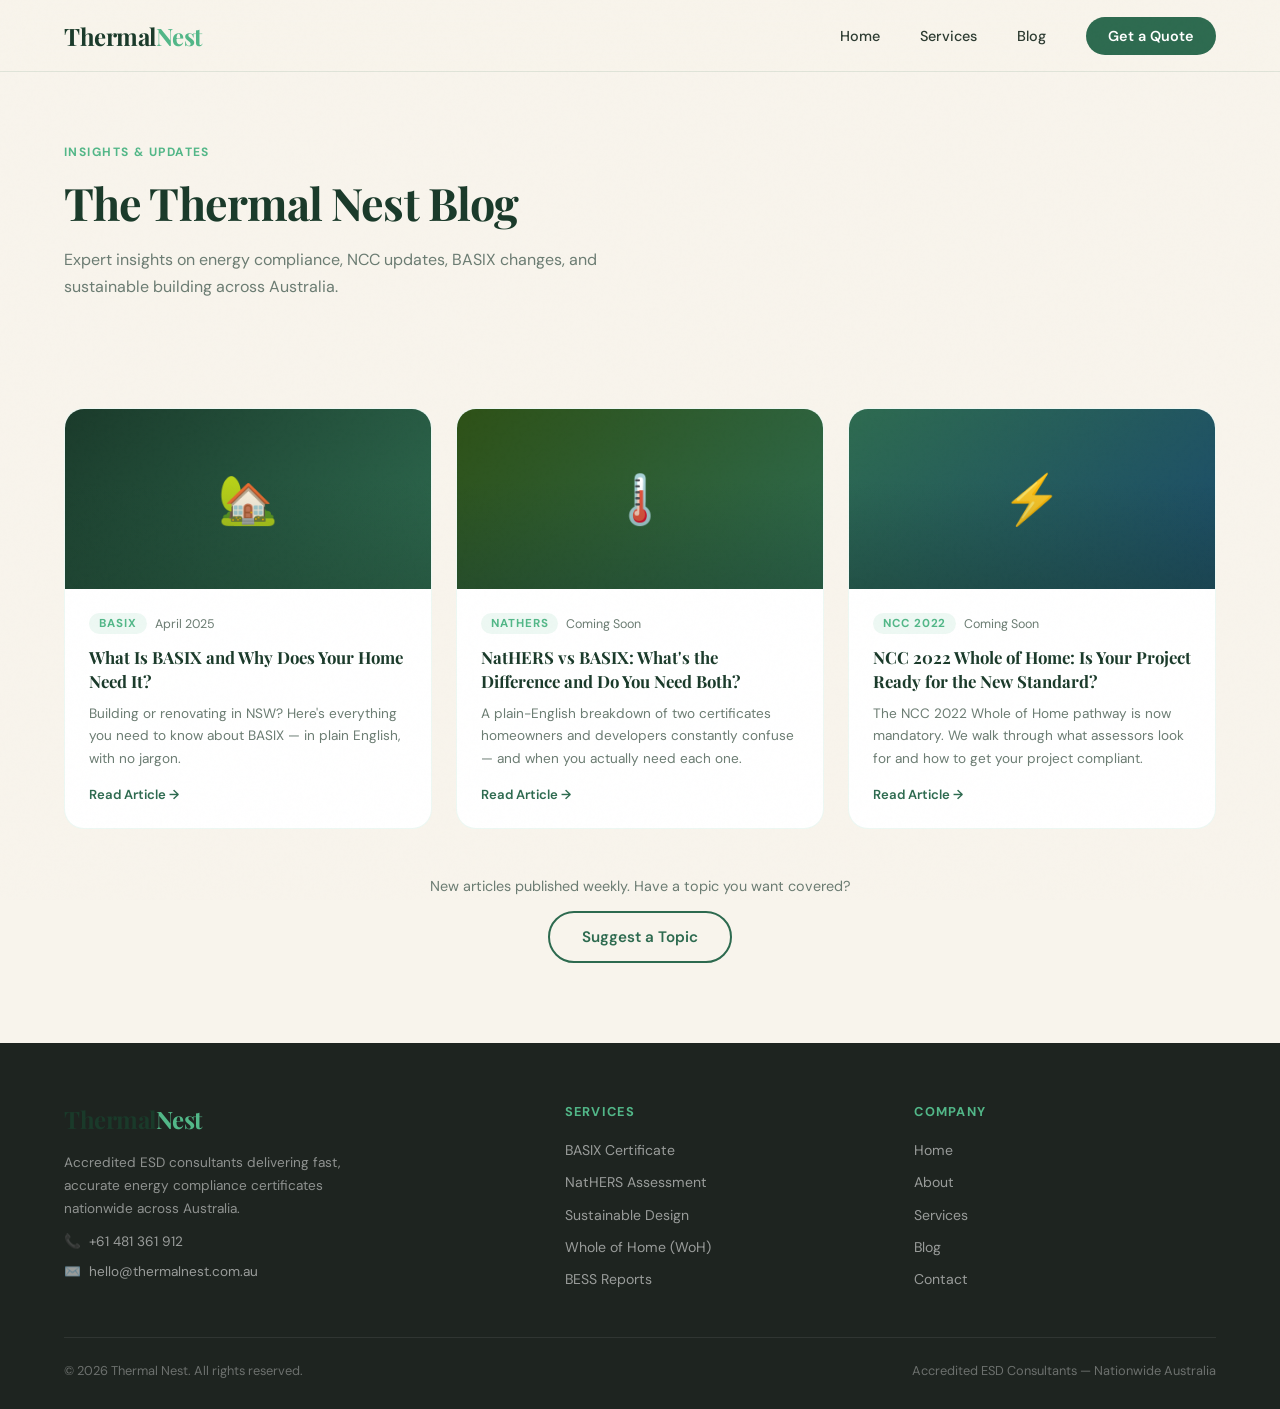
==== blog/index.html @ 42213341 "seo: convert SPA into multi-page site Splits the single JS-routed index.html into real, individually" ====
<!DOCTYPE html>
<html lang="en">
<head>
  <meta charset="UTF-8" />
  <meta name="viewport" content="width=device-width, initial-scale=1.0" />
  <title>Blog | Thermal Nest — ESD & Compliance Insights</title>
  <meta name="description" content="Expert articles on BASIX, NatHERS, NCC updates and sustainable design from Thermal Nest's accredited ESD consultants." />
  <link rel="canonical" href="https://thermalnest.com.au/blog/index.html" />

  <!-- Open Graph -->
  <meta property="og:title" content="Blog | Thermal Nest — ESD & Compliance Insights" />
  <meta property="og:description" content="Expert articles on BASIX, NatHERS, NCC updates and sustainable design from Thermal Nest's accredited ESD consultants." />
  <meta property="og:url" content="https://thermalnest.com.au/blog/index.html" />
  <meta property="og:type" content="website" />
  <meta property="og:image" content="https://thermalnest.com.au/office-lady.png" />

  <!-- Twitter Card -->
  <meta name="twitter:card" content="summary_large_image" />
  <meta name="twitter:title" content="Blog | Thermal Nest — ESD & Compliance Insights" />
  <meta name="twitter:description" content="Expert articles on BASIX, NatHERS, NCC updates and sustainable design from Thermal Nest's accredited ESD consultants." />

  <!-- Favicon -->
  <link rel="icon" type="image/svg+xml" href="/favicon.svg" />


  <link rel="preconnect" href="https://fonts.googleapis.com">
  <link rel="preconnect" href="https://fonts.gstatic.com" crossorigin>
  <link href="https://fonts.googleapis.com/css2?family=Playfair+Display:wght@400;600;700&family=DM+Sans:wght@300;400;500;600&display=swap" rel="stylesheet">
  <style>
    *, *::before, *::after { box-sizing: border-box; margin: 0; padding: 0; }
    :root {
      --forest: #1a3a2a; --leaf: #2d6a4f; --sage: #52b788; --mint: #95d5b2;
      --cream: #f8f4ec; --sand: #e9dcc9; --charcoal: #1e2420;
      --white: #ffffff; --text: #2c3a30; --muted: #6b7c72;
      --font-display: 'Playfair Display', Georgia, serif;
      --font-body: 'DM Sans', sans-serif;
      --radius: 16px;
      --transition: all 0.4s cubic-bezier(0.25, 0.46, 0.45, 0.94);
    }
    html { scroll-behavior: smooth; }
    body { font-family: var(--font-body); color: var(--text); background: var(--cream); overflow-x: hidden; }
    body::before {
      content: ''; position: fixed; inset: 0;
      background-image: url("data:image/svg+xml,%3Csvg viewBox='0 0 256 256' xmlns='http://www.w3.org/2000/svg'%3E%3Cfilter id='noise'%3E%3CfeTurbulence type='fractalNoise' baseFrequency='0.9' numOctaves='4' stitchTiles='stitch'/%3E%3C/filter%3E%3Crect width='100%25' height='100%25' filter='url(%23noise)' opacity='0.04'/%3E%3C/svg%3E");
      pointer-events: none; z-index: 9999; opacity: 0.4;
    }

    /* NAV */
    nav {
      position: fixed; top: 0; left: 0; right: 0; z-index: 1000;
      padding: 0 5%; height: 72px; display: flex; align-items: center; justify-content: space-between;
      background: rgba(248,244,236,0.9); backdrop-filter: blur(16px);
      border-bottom: 1px solid rgba(45,106,79,0.12); transition: var(--transition);
    }
    nav.scrolled { background: rgba(248,244,236,0.97); box-shadow: 0 4px 30px rgba(26,58,42,0.08); }
    .nav-logo { font-family: var(--font-display); font-size: 1.5rem; font-weight: 700; color: var(--forest); text-decoration: none; letter-spacing: -0.02em; }
    .nav-logo span { color: var(--sage); }
    .nav-links { display: flex; gap: 2.5rem; list-style: none; }
    .nav-links a { text-decoration: none; color: var(--text); font-size: 0.9rem; font-weight: 500; position: relative; transition: color 0.3s; }
    .nav-links a::after { content: ''; position: absolute; bottom: -4px; left: 0; width: 0; height: 2px; background: var(--sage); transition: width 0.3s; border-radius: 2px; }
    .nav-links a:hover { color: var(--leaf); }
    .nav-links a:hover::after { width: 100%; }
    .nav-cta { background: var(--leaf); color: var(--white) !important; padding: 10px 22px; border-radius: 100px; font-weight: 600 !important; }
    .nav-cta:hover { background: var(--forest) !important; transform: translateY(-1px); }
    .nav-cta::after { display: none !important; }
    .hamburger { display: none; flex-direction: column; gap: 5px; cursor: pointer; background: none; border: none; padding: 4px; }
    .hamburger span { display: block; width: 24px; height: 2px; background: var(--forest); border-radius: 2px; }

    .page { display: none; }
    .page.active { display: block; }

    /* HERO – full bleed photo */
    .hero { min-height: 100vh; position: relative; display: flex; align-items: center; overflow: hidden; }
    .hero-photo {
      position: absolute; inset: 0;
      background: url('https://images.unsplash.com/photo-1618221195710-dd6b41faaea6?w=1800&q=80') center/cover no-repeat;
    }
    .hero-photo::after {
      content: ''; position: absolute; inset: 0;
      background: linear-gradient(100deg, rgba(15,32,20,0.85) 0%, rgba(26,58,42,0.70) 45%, rgba(26,58,42,0.2) 100%);
    }
    .hero-content { position: relative; z-index: 1; padding: 140px 5% 80px; max-width: 680px; }
    .hero-badge {
      display: inline-flex; align-items: center; gap: 8px;
      background: rgba(82,183,136,0.18); border: 1px solid rgba(82,183,136,0.4);
      color: var(--mint); font-size: 0.78rem; font-weight: 600; letter-spacing: 0.1em; text-transform: uppercase;
      padding: 8px 16px; border-radius: 100px; margin-bottom: 1.8rem;
      opacity: 0; animation: fadeUp 0.6s ease forwards 0.2s;
    }
    .hero-badge::before { content: ''; width: 8px; height: 8px; background: var(--sage); border-radius: 50%; animation: pulse 2s ease infinite; }
    @keyframes pulse { 0%,100%{opacity:1;transform:scale(1)} 50%{opacity:.6;transform:scale(1.3)} }
    .hero h1 {
      font-family: var(--font-display); font-size: clamp(2.6rem, 5.5vw, 4.2rem);
      font-weight: 700; line-height: 1.12; color: var(--white); letter-spacing: -0.03em; margin-bottom: 1.5rem;
      opacity: 0; animation: fadeUp 0.7s ease forwards 0.4s;
    }
    .hero h1 em { font-style: normal; color: var(--mint); position: relative; }
    .hero h1 em::after {
      content: ''; position: absolute; bottom: 2px; left: 0; right: 0; height: 3px;
      background: linear-gradient(90deg, var(--sage), var(--mint)); border-radius: 2px;
      transform: scaleX(0); transform-origin: left; animation: lineReveal 0.6s ease forwards 1.2s;
    }
    @keyframes lineReveal { to { transform: scaleX(1); } }
    .hero p { font-size: 1.1rem; line-height: 1.75; color: rgba(255,255,255,0.78); max-width: 500px; margin-bottom: 2.5rem; opacity: 0; animation: fadeUp 0.7s ease forwards 0.6s; }
    .hero-actions { display: flex; gap: 1rem; flex-wrap: wrap; opacity: 0; animation: fadeUp 0.7s ease forwards 0.8s; }
    .hero-scroll { position: absolute; bottom: 2rem; left: 50%; transform: translateX(-50%); z-index: 1; display: flex; flex-direction: column; align-items: center; gap: 6px; color: rgba(255,255,255,0.5); font-size: 0.72rem; letter-spacing: 0.1em; text-transform: uppercase; opacity: 0; animation: fadeIn 1s ease forwards 1.5s; }
    .hero-scroll-line { width: 1px; height: 40px; background: linear-gradient(to bottom, rgba(255,255,255,0.4), transparent); animation: scrollPulse 2s ease infinite; }
    @keyframes scrollPulse { 0%,100%{opacity:.4} 50%{opacity:1} }

    /* BUTTONS */
    .btn-primary { background: var(--sage); color: var(--forest); border: none; padding: 14px 32px; border-radius: 100px; font-family: var(--font-body); font-size: 0.95rem; font-weight: 700; cursor: pointer; text-decoration: none; display: inline-flex; align-items: center; gap: 8px; transition: var(--transition); box-shadow: 0 4px 20px rgba(82,183,136,0.35); }
    .btn-primary:hover { background: var(--mint); transform: translateY(-2px); }
    .btn-secondary { background: transparent; color: var(--white); border: 2px solid rgba(255,255,255,0.5); padding: 14px 32px; border-radius: 100px; font-family: var(--font-body); font-size: 0.95rem; font-weight: 600; cursor: pointer; text-decoration: none; display: inline-flex; align-items: center; gap: 8px; transition: var(--transition); }
    .btn-secondary:hover { border-color: var(--white); background: rgba(255,255,255,0.1); transform: translateY(-2px); }
    .btn-dark { background: var(--leaf); color: var(--white); border: none; padding: 14px 32px; border-radius: 100px; font-family: var(--font-body); font-size: 0.95rem; font-weight: 600; cursor: pointer; text-decoration: none; display: inline-flex; align-items: center; gap: 8px; transition: var(--transition); box-shadow: 0 4px 20px rgba(45,106,79,0.25); }
    .btn-dark:hover { background: var(--forest); transform: translateY(-2px); }
    .btn-outline-dark { background: transparent; color: var(--leaf); border: 2px solid var(--leaf); padding: 14px 32px; border-radius: 100px; font-family: var(--font-body); font-size: 0.95rem; font-weight: 600; cursor: pointer; text-decoration: none; display: inline-flex; align-items: center; gap: 8px; transition: var(--transition); }
    .btn-outline-dark:hover { background: var(--leaf); color: var(--white); transform: translateY(-2px); }

    /* SECTIONS */
    section { padding: 80px 5%; }
    .section-label { display: inline-block; font-size: 0.75rem; font-weight: 700; letter-spacing: 0.12em; text-transform: uppercase; color: var(--sage); margin-bottom: 1rem; }
    .section-title { font-family: var(--font-display); font-size: clamp(1.8rem, 3.5vw, 2.8rem); font-weight: 700; color: var(--forest); line-height: 1.2; letter-spacing: -0.02em; margin-bottom: 1rem; }
    .section-sub { font-size: 1rem; color: var(--muted); line-height: 1.7; max-width: 560px; }

    /* WHO WE ARE */
    .who-section { padding: 80px 5%; display: grid; grid-template-columns: 1fr 1fr; gap: 5rem; align-items: center; background: var(--white); }
    .who-content p { font-size: 1rem; color: var(--muted); line-height: 1.8; margin-bottom: 1.1rem; }
    .who-pills { display: flex; flex-wrap: wrap; gap: 10px; margin-top: 1.8rem; }
    .who-pill { background: rgba(82,183,136,0.1); color: var(--leaf); border: 1px solid rgba(82,183,136,0.25); font-size: 0.82rem; font-weight: 600; padding: 6px 16px; border-radius: 100px; }
    .who-photo { position: relative; border-radius: 24px; overflow: hidden; height: 460px; box-shadow: 0 24px 60px rgba(26,58,42,0.15); }
    .who-photo img { width: 100%; height: 100%; object-fit: cover; display: block; }
    .who-photo-badge { position: absolute; bottom: 24px; left: 24px; background: var(--white); border-radius: 14px; padding: 14px 20px; box-shadow: 0 8px 24px rgba(26,58,42,0.15); display: flex; align-items: center; gap: 12px; }
    .who-photo-badge-icon { width: 40px; height: 40px; background: rgba(82,183,136,0.15); border-radius: 10px; display: flex; align-items: center; justify-content: center; font-size: 1.1rem; }
    .who-photo-badge strong { display: block; font-size: 0.88rem; color: var(--forest); }
    .who-photo-badge span { font-size: 0.75rem; color: var(--muted); }

    /* HOW IT WORKS */
    .steps-grid { display: grid; grid-template-columns: repeat(3,1fr); gap: 2rem; margin-top: 3rem; }
    .step-card { background: var(--white); border-radius: var(--radius); padding: 2.5rem 2rem; border: 1px solid rgba(82,183,136,0.15); transition: var(--transition); position: relative; overflow: hidden; }
    .step-card:hover { transform: translateY(-6px); box-shadow: 0 20px 40px rgba(26,58,42,0.1); }
    .step-num { font-family: var(--font-display); font-size: 4rem; font-weight: 700; color: rgba(82,183,136,0.15); line-height: 1; margin-bottom: 1rem; }
    .step-card h3 { font-family: var(--font-display); font-size: 1.2rem; color: var(--forest); margin-bottom: 0.75rem; }
    .step-card p { font-size: 0.9rem; color: var(--muted); line-height: 1.7; }

    /* WHY CHOOSE US */
    .why-section { background: var(--forest); padding: 80px 5%; }
    .why-section .section-label { color: var(--mint); }
    .why-section .section-title { color: var(--white); }
    .why-section .section-sub { color: rgba(255,255,255,0.65); }
    .why-grid { display: grid; grid-template-columns: repeat(3,1fr); gap: 1.5rem; margin-top: 3rem; }
    .why-card { background: rgba(255,255,255,0.06); border: 1px solid rgba(255,255,255,0.1); border-radius: 20px; padding: 2rem 1.8rem; transition: var(--transition); }
    .why-card:hover { background: rgba(82,183,136,0.1); border-color: rgba(82,183,136,0.3); transform: translateY(-4px); }
    .why-icon { font-size: 2rem; margin-bottom: 1.2rem; }
    .why-card h3 { font-family: var(--font-display); font-size: 1.1rem; color: var(--white); margin-bottom: 0.6rem; }
    .why-card p { font-size: 0.88rem; color: rgba(255,255,255,0.6); line-height: 1.7; }

    /* BLOG CAROUSEL */
    .blog-carousel-section { padding: 80px 5%; background: var(--cream); }
    .carousel-header { display: flex; justify-content: space-between; align-items: flex-end; flex-wrap: wrap; gap: 1rem; margin-bottom: 3rem; }
    .carousel-track-wrap { overflow: hidden; position: relative; }
    .carousel-track-wrap::before, .carousel-track-wrap::after { content: ''; position: absolute; top: 0; bottom: 0; width: 80px; z-index: 2; pointer-events: none; }
    .carousel-track-wrap::before { left: 0; background: linear-gradient(to right, var(--cream), transparent); }
    .carousel-track-wrap::after { right: 0; background: linear-gradient(to left, var(--cream), transparent); }
    .carousel-track { display: flex; gap: 1.5rem; animation: scrollCarousel 24s linear infinite; width: max-content; }
    .carousel-track:hover { animation-play-state: paused; }
    @keyframes scrollCarousel { 0%{transform:translateX(0)} 100%{transform:translateX(-50%)} }
    .carousel-card { width: 300px; flex-shrink: 0; background: var(--white); border-radius: 20px; overflow: hidden; border: 1px solid rgba(82,183,136,0.12); transition: var(--transition); cursor: pointer; }
    .carousel-card:hover { transform: translateY(-6px); box-shadow: 0 16px 48px rgba(26,58,42,0.12); }
    .carousel-thumb { height: 150px; background: linear-gradient(135deg, var(--forest), var(--leaf)); display: flex; align-items: center; justify-content: center; font-size: 2.5rem; position: relative; overflow: hidden; }
    .carousel-thumb-2 { background: linear-gradient(135deg, #2d5016, var(--leaf)); }
    .carousel-thumb-3 { background: linear-gradient(135deg, var(--leaf), #1a4a6a); }
    .carousel-thumb-4 { background: linear-gradient(135deg, #1a3a2a, #2d5a3a); }
    .carousel-thumb-5 { background: linear-gradient(135deg, #2d4a1a, var(--leaf)); }
    .carousel-body { padding: 1.3rem; }
    .carousel-meta { display: flex; align-items: center; gap: 8px; margin-bottom: 0.6rem; }
    .carousel-cat { font-size: 0.7rem; font-weight: 700; letter-spacing: 0.08em; text-transform: uppercase; color: var(--sage); background: rgba(82,183,136,0.1); padding: 3px 10px; border-radius: 100px; }
    .carousel-date { font-size: 0.74rem; color: var(--muted); }
    .carousel-card h3 { font-family: var(--font-display); font-size: 0.98rem; color: var(--forest); line-height: 1.4; margin-bottom: 0.5rem; }
    .carousel-card p { font-size: 0.81rem; color: var(--muted); line-height: 1.6; }
    .carousel-read { display: inline-flex; align-items: center; gap: 5px; margin-top: 0.8rem; font-size: 0.8rem; font-weight: 600; color: var(--leaf); text-decoration: none; transition: gap 0.2s; }
    .carousel-read:hover { gap: 9px; }

    /* CTA */
    .cta-section { text-align: center; background: linear-gradient(160deg, rgba(82,183,136,0.08) 0%, transparent 80%); }

    /* SERVICES */
    .services-hero { padding: 140px 5% 60px; background: linear-gradient(160deg, var(--forest) 0%, var(--leaf) 100%); position: relative; overflow: hidden; }
    .services-hero::before { content:''; position:absolute; width:600px; height:600px; border-radius:50%; background:rgba(82,183,136,0.1); top:-200px; right:-200px; }
    .services-hero h1 { font-family:var(--font-display); font-size:clamp(2rem,4vw,3rem); color:var(--white); font-weight:700; letter-spacing:-0.02em; position:relative; }
    .services-hero p { color:rgba(255,255,255,0.75); font-size:1.05rem; margin-top:1rem; max-width:500px; line-height:1.7; position:relative; }
    .services-grid { display:grid; grid-template-columns:repeat(2,1fr); gap:1.5rem; margin-top:3rem; }
    .service-card { background:var(--white); border-radius:20px; padding:2.5rem; border:1px solid rgba(82,183,136,0.15); position:relative; overflow:hidden; transition:var(--transition); }
    .service-card:hover { transform:translateY(-4px); box-shadow:0 16px 48px rgba(26,58,42,0.12); border-color:rgba(82,183,136,0.35); }
    .service-card.featured { grid-column:span 2; background:linear-gradient(135deg,var(--forest) 0%,var(--leaf) 100%); }
    .service-icon { width:52px; height:52px; border-radius:14px; display:flex; align-items:center; justify-content:center; font-size:1.4rem; margin-bottom:1.5rem; background:rgba(82,183,136,0.12); }
    .service-card.featured .service-icon { background:rgba(255,255,255,0.15); }
    .service-card h3 { font-family:var(--font-display); font-size:1.25rem; color:var(--forest); margin-bottom:0.75rem; font-weight:600; }
    .service-card.featured h3 { color:var(--white); }
    .service-card p { font-size:0.9rem; color:var(--muted); line-height:1.7; }
    .service-card.featured p { color:rgba(255,255,255,0.8); }
    .service-tag { display:inline-block; margin-top:1.2rem; font-size:0.75rem; font-weight:600; letter-spacing:0.06em; text-transform:uppercase; color:var(--sage); background:rgba(82,183,136,0.1); padding:5px 12px; border-radius:100px; }
    .service-card.featured .service-tag { color:var(--mint); background:rgba(255,255,255,0.12); }
    .service-stripe { position:absolute; bottom:0; right:0; width:80px; height:80px; background:linear-gradient(135deg,transparent 50%,rgba(82,183,136,0.08) 50%); }

    /* BLOG PAGE */
    .blog-hero { padding:140px 5% 60px; background:var(--cream); }
    .blog-grid { display:grid; grid-template-columns:repeat(3,1fr); gap:1.5rem; margin-top:3rem; }
    .blog-card { background:var(--white); border-radius:20px; overflow:hidden; border:1px solid rgba(82,183,136,0.1); transition:var(--transition); }
    .blog-card:hover { transform:translateY(-4px); box-shadow:0 16px 48px rgba(26,58,42,0.1); }
    .blog-thumb { height:180px; background:linear-gradient(135deg,var(--forest),var(--leaf)); display:flex; align-items:center; justify-content:center; font-size:3rem; position:relative; overflow:hidden; }
    .blog-thumb::after { content:''; position:absolute; inset:0; background:linear-gradient(0deg,rgba(26,58,42,0.4) 0%,transparent 60%); }
    .blog-thumb-2 { background:linear-gradient(135deg,#2d5016,var(--leaf)); }
    .blog-thumb-3 { background:linear-gradient(135deg,var(--leaf),#1a4a6a); }
    .blog-body { padding:1.5rem; }
    .blog-meta { display:flex; align-items:center; gap:8px; margin-bottom:0.75rem; }
    .blog-cat { font-size:0.72rem; font-weight:700; letter-spacing:0.08em; text-transform:uppercase; color:var(--sage); background:rgba(82,183,136,0.1); padding:3px 10px; border-radius:100px; }
    .blog-date { font-size:0.78rem; color:var(--muted); }
    .blog-card h3 { font-family:var(--font-display); font-size:1.05rem; color:var(--forest); line-height:1.4; margin-bottom:0.6rem; }
    .blog-card p { font-size:0.85rem; color:var(--muted); line-height:1.65; }
    .blog-read { display:inline-flex; align-items:center; gap:6px; margin-top:1rem; font-size:0.82rem; font-weight:600; color:var(--leaf); text-decoration:none; transition:gap 0.2s; }
    .blog-read:hover { gap:10px; }

    /* CONTACT */
    .contact-layout { padding:140px 5% 80px; display:grid; grid-template-columns:1fr 1.2fr; gap:5rem; align-items:start; }
    .contact-info h1 { font-family:var(--font-display); font-size:clamp(2rem,4vw,3rem); color:var(--forest); font-weight:700; letter-spacing:-0.02em; margin-bottom:1rem; }
    .contact-info p { font-size:1rem; color:var(--muted); line-height:1.75; margin-bottom:2.5rem; }
    .contact-items { display:flex; flex-direction:column; gap:1.2rem; }
    .contact-item { display:flex; align-items:center; gap:1rem; padding:1.2rem 1.5rem; background:var(--white); border-radius:14px; border:1px solid rgba(82,183,136,0.12); }
    .contact-item-icon { width:44px; height:44px; background:rgba(82,183,136,0.12); border-radius:12px; display:flex; align-items:center; justify-content:center; font-size:1.1rem; flex-shrink:0; }
    .contact-item-text strong { display:block; font-size:0.82rem; font-weight:700; text-transform:uppercase; letter-spacing:0.08em; color:var(--muted); margin-bottom:2px; }
    .contact-item-text span { font-size:0.95rem; color:var(--text); font-weight:500; }
    .contact-form { background:var(--white); border-radius:24px; padding:3rem; box-shadow:0 20px 60px rgba(26,58,42,0.08); border:1px solid rgba(82,183,136,0.12); }
    .contact-form h2 { font-family:var(--font-display); font-size:1.6rem; color:var(--forest); margin-bottom:2rem; font-weight:700; }
    .form-row { display:grid; grid-template-columns:1fr 1fr; gap:1rem; }
    .form-group { display:flex; flex-direction:column; gap:6px; margin-bottom:1.2rem; }
    .form-group label { font-size:0.82rem; font-weight:600; color:var(--text); }
    .form-group input, .form-group select, .form-group textarea { font-family:var(--font-body); font-size:0.92rem; color:var(--text); background:var(--cream); border:1.5px solid rgba(82,183,136,0.2); border-radius:10px; padding:12px 16px; transition:border-color 0.3s, box-shadow 0.3s; outline:none; width:100%; }
    .form-group input:focus, .form-group select:focus, .form-group textarea:focus { border-color:var(--sage); box-shadow:0 0 0 3px rgba(82,183,136,0.1); background:var(--white); }
    .form-group textarea { resize:vertical; min-height:120px; }
    .form-submit { width:100%; background:var(--leaf); color:var(--white); border:none; padding:15px; border-radius:12px; font-family:var(--font-body); font-size:1rem; font-weight:600; cursor:pointer; transition:var(--transition); box-shadow:0 4px 20px rgba(45,106,79,0.25); margin-top:0.5rem; }
    .form-submit:hover { background:var(--forest); transform:translateY(-2px); }
    .form-success { display:none; text-align:center; padding:3rem 2rem; }
    .form-success .check { width:64px; height:64px; background:rgba(82,183,136,0.15); border-radius:50%; display:flex; align-items:center; justify-content:center; margin:0 auto 1.5rem; font-size:1.8rem; }
    .form-success h3 { font-family:var(--font-display); font-size:1.4rem; color:var(--forest); margin-bottom:0.5rem; }
    .form-success p { color:var(--muted); font-size:0.9rem; }

    /* FOOTER */
    footer { background:var(--charcoal); padding:60px 5% 30px; }
    .footer-top { display:grid; grid-template-columns:1.5fr 1fr 1fr; gap:3rem; padding-bottom:3rem; border-bottom:1px solid rgba(255,255,255,0.08); }
    .footer-brand p { color:rgba(255,255,255,0.5); font-size:0.85rem; line-height:1.7; margin-top:1rem; max-width:280px; }
    .footer-contact-line { display:flex; align-items:center; gap:8px; margin-top:0.8rem; font-size:0.85rem; color:rgba(255,255,255,0.55); text-decoration:none; transition:color 0.3s; }
    .footer-contact-line:hover { color:var(--mint); }
    .footer-col h4 { font-size:0.8rem; font-weight:700; letter-spacing:0.1em; text-transform:uppercase; color:var(--sage); margin-bottom:1.2rem; }
    .footer-col ul { list-style:none; display:flex; flex-direction:column; gap:0.7rem; }
    .footer-col ul li a { color:rgba(255,255,255,0.55); text-decoration:none; font-size:0.88rem; transition:color 0.3s; }
    .footer-col ul li a:hover { color:var(--mint); }
    .footer-bottom { padding-top:1.5rem; display:flex; justify-content:space-between; align-items:center; }
    .footer-bottom p { color:rgba(255,255,255,0.35); font-size:0.8rem; }

    /* FILE UPLOAD */
    .file-upload-area {
      border: 2px dashed rgba(82,183,136,0.35); border-radius: 12px;
      padding: 1.5rem; text-align: center; cursor: pointer;
      background: rgba(82,183,136,0.04); transition: var(--transition);
    }
    .file-upload-area:hover { border-color: var(--sage); background: rgba(82,183,136,0.08); }
    .file-upload-area.dragover { border-color: var(--leaf); background: rgba(82,183,136,0.12); }
    .file-upload-icon { font-size: 1.6rem; margin-bottom: 6px; }
    .file-upload-text { font-size: 0.88rem; font-weight: 600; color: var(--leaf); }
    .file-upload-sub { font-size: 0.76rem; color: var(--muted); margin-top: 3px; }

    /* ANIMATIONS */
    @keyframes fadeUp { from{opacity:0;transform:translateY(24px)} to{opacity:1;transform:translateY(0)} }
    @keyframes fadeIn { from{opacity:0} to{opacity:1} }
    .reveal { opacity:0; transform:translateY(30px); transition:opacity 0.7s ease, transform 0.7s ease; }
    .reveal.visible { opacity:1; transform:translateY(0); }

    /* RESPONSIVE */
    @media (max-width:900px) {
      .who-section { grid-template-columns:1fr; }
      .who-photo { height:300px; }
      .steps-grid, .why-grid { grid-template-columns:1fr; }
      .services-grid { grid-template-columns:1fr; }
      .service-card.featured { grid-column:span 1; }
      .blog-grid { grid-template-columns:1fr; }
      .contact-layout { grid-template-columns:1fr; gap:2rem; padding-top:100px; }
      .form-row { grid-template-columns:1fr; }
      .footer-top { grid-template-columns:1fr; gap:2rem; }
      .nav-links { display:none; }
      .hamburger { display:flex; }
      .carousel-header { flex-direction:column; align-items:flex-start; }
    }
    @media (max-width:600px) {
      .why-grid { grid-template-columns:1fr; }
    }

    /* --- Added for multi-page templates --- */
    .page-hero { background: var(--forest); padding: 150px 5% 70px; position: relative; overflow: hidden; }
    .page-hero::after { content:''; position:absolute; inset:0; background: radial-gradient(circle at 80% 20%, rgba(82,183,136,0.25), transparent 60%); }
    .page-hero-inner { position: relative; max-width: 900px; }
    .breadcrumb { font-size: 0.82rem; color: var(--mint); margin-bottom: 1rem; opacity:0.85; }
    .breadcrumb a { color: var(--mint); text-decoration: none; }
    .breadcrumb a:hover { text-decoration: underline; }
    .page-hero h1 { font-family: var(--font-display); color: var(--white); font-size: clamp(2rem, 4.5vw, 3.2rem); line-height: 1.15; letter-spacing: -0.02em; margin-bottom: 1rem; }
    .page-hero-lead { color: rgba(255,255,255,0.88); font-size: 1.1rem; max-width: 640px; line-height: 1.6; }
    .page-hero-badges { display:flex; gap:10px; flex-wrap:wrap; margin-top:1.5rem; }
    .page-hero-badges span { background: rgba(82,183,136,0.18); border:1px solid rgba(82,183,136,0.4); color: var(--mint); font-size:0.78rem; font-weight:600; padding:6px 14px; border-radius:100px; }

    .prose-section { padding: 70px 5%; max-width: 880px; margin: 0 auto; }
    .prose-section h2 { font-family: var(--font-display); color: var(--forest); font-size: clamp(1.5rem, 3vw, 2.1rem); margin: 2.2rem 0 1rem; letter-spacing: -0.01em; }
    .prose-section h2:first-child { margin-top: 0; }
    .prose-section h3 { font-family: var(--font-display); color: var(--forest); font-size: 1.25rem; margin: 1.6rem 0 0.6rem; }
    .prose-section p { color: var(--text); line-height: 1.75; margin-bottom: 1.1rem; font-size: 1.02rem; }
    .prose-section ul, .prose-section ol { color: var(--text); line-height: 1.75; margin: 0 0 1.2rem 1.4rem; }
    .prose-section li { margin-bottom: 0.5rem; }
    .prose-section strong { color: var(--forest); }

    .info-band { background: var(--sand); border-radius: var(--radius); padding: 1.6rem 1.8rem; margin: 1.8rem 0; }
    .info-band h3 { margin-top:0 !important; }

    .faq-section { background: var(--cream); padding: 70px 5%; }
    .faq-inner { max-width: 820px; margin: 0 auto; }
    .faq-item { background: var(--white); border-radius: var(--radius); padding: 1.6rem 1.8rem; margin-bottom: 1rem; box-shadow: 0 2px 14px rgba(26,58,42,0.05); }
    .faq-item h3 { font-family: var(--font-display); color: var(--forest); font-size: 1.1rem; margin-bottom: 0.6rem; }
    .faq-item p { color: var(--muted); line-height: 1.7; margin: 0; }

    .cta-band { background: var(--leaf); padding: 70px 5%; text-align: center; }
    .cta-band h2 { font-family: var(--font-display); color: var(--white); font-size: clamp(1.6rem, 3.5vw, 2.4rem); margin-bottom: 1rem; }
    .cta-band p { color: rgba(255,255,255,0.85); margin-bottom: 1.8rem; max-width: 520px; margin-left:auto; margin-right:auto; }

    .related-links { padding: 50px 5% 80px; max-width: 880px; margin: 0 auto; }
    .related-links h3 { font-family: var(--font-display); color: var(--forest); margin-bottom: 1rem; }
    .related-links ul { list-style:none; display:flex; flex-wrap:wrap; gap: 10px; }
    .related-links a { color: var(--leaf); text-decoration:none; font-weight:600; background: var(--sand); padding: 8px 16px; border-radius:100px; font-size:0.9rem; }
    .related-links a:hover { background: var(--mint); }

  </style>

</head>
<body>

<nav id="navbar">
  <a href="/index.html" class="nav-logo">Thermal<span>Nest</span></a>
  <ul class="nav-links">
    <li><a href="/index.html">Home</a></li>
    <li><a href="/services/index.html">Services</a></li>
    <li><a href="/blog/index.html">Blog</a></li>
    <li><a href="/contact.html" class="nav-cta">Get a Quote</a></li>
  </ul>
  <button class="hamburger" onclick="toggleMenu()" aria-label="Menu">
    <span></span><span></span><span></span>
  </button>
</nav>

<main>
<div class="blog-hero">
    <span class="section-label">Insights & Updates</span>
    <h1 class="section-title">The Thermal Nest Blog</h1>
    <p class="section-sub">Expert insights on energy compliance, NCC updates, BASIX changes, and sustainable building across Australia.</p>
  </div>
  <section style="padding-top:0">
    <div class="blog-grid">
      <div class="blog-card reveal">
        <div class="blog-thumb">🏡</div>
        <div class="blog-body">
          <div class="blog-meta"><span class="blog-cat">BASIX</span><span class="blog-date">April 2025</span></div>
          <h3>What Is BASIX and Why Does Your Home Need It?</h3>
          <p>Building or renovating in NSW? Here's everything you need to know about BASIX — in plain English, with no jargon.</p>
          <a href="/blog/what-is-basix.html" class="blog-read">Read Article →</a>
        </div>
      </div>
      <div class="blog-card reveal" style="transition-delay:0.1s">
        <div class="blog-thumb blog-thumb-2">🌡️</div>
        <div class="blog-body">
          <div class="blog-meta"><span class="blog-cat">NatHERS</span><span class="blog-date">Coming Soon</span></div>
          <h3>NatHERS vs BASIX: What's the Difference and Do You Need Both?</h3>
          <p>A plain-English breakdown of two certificates homeowners and developers constantly confuse — and when you actually need each one.</p>
          <a href="#" class="blog-read">Read Article →</a>
        </div>
      </div>
      <div class="blog-card reveal" style="transition-delay:0.2s">
        <div class="blog-thumb blog-thumb-3">⚡</div>
        <div class="blog-body">
          <div class="blog-meta"><span class="blog-cat">NCC 2022</span><span class="blog-date">Coming Soon</span></div>
          <h3>NCC 2022 Whole of Home: Is Your Project Ready for the New Standard?</h3>
          <p>The NCC 2022 Whole of Home pathway is now mandatory. We walk through what assessors look for and how to get your project compliant.</p>
          <a href="#" class="blog-read">Read Article →</a>
        </div>
      </div>
    </div>
    <div style="text-align:center;margin-top:3rem" class="reveal">
      <p style="color:var(--muted);font-size:0.9rem">New articles published weekly. Have a topic you want covered?</p>
      <a href="/contact.html" class="btn-outline-dark" style="margin-top:1rem;display:inline-flex" >Suggest a Topic</a>
    </div>
  </section>



</main>

<footer>
  <div class="footer-top">
    <div class="footer-brand">
      <a href="/index.html" class="nav-logo">Thermal<span style="color:var(--sage)">Nest</span></a>
      <p>Accredited ESD consultants delivering fast, accurate energy compliance certificates nationwide across Australia.</p>
      <a href="tel:+61481361912" class="footer-contact-line">📞 &nbsp;+61 481 361 912</a>
      <a href="mailto:hello@thermalnest.com.au" class="footer-contact-line">✉️ &nbsp;hello@thermalnest.com.au</a>
    </div>
    <div class="footer-col">
      <h4>Services</h4>
      <ul>
        <li><a href="/services/basix-certificate.html">BASIX Certificate</a></li>
        <li><a href="/services/nathers-assessment.html">NatHERS Assessment</a></li>
        <li><a href="/services/sustainable-design-assessment.html">Sustainable Design</a></li>
        <li><a href="/services/whole-of-home-assessment.html">Whole of Home (WoH)</a></li>
        <li><a href="/services/bess-assessment.html">BESS Reports</a></li>
      </ul>
    </div>
    <div class="footer-col">
      <h4>Company</h4>
      <ul>
        <li><a href="/index.html">Home</a></li>
        <li><a href="/about.html">About</a></li>
        <li><a href="/services/index.html">Services</a></li>
        <li><a href="/blog/index.html">Blog</a></li>
        <li><a href="/contact.html">Contact</a></li>
      </ul>
    </div>
  </div>
  <div class="footer-bottom">
    <p>© 2026 Thermal Nest. All rights reserved.</p>
    <p>Accredited ESD Consultants — Nationwide Australia</p>
  </div>
</footer>


<script>
  window.addEventListener('scroll', () => {
    const nav = document.getElementById('navbar');
    if (nav) nav.classList.toggle('scrolled', window.scrollY > 30);
  });
  let menuOpen = false;
  function toggleMenu() {
    menuOpen = !menuOpen;
    const links = document.querySelector('.nav-links');
    links.style.cssText = menuOpen
      ? 'display:flex;flex-direction:column;position:absolute;top:72px;left:0;right:0;background:rgba(248,244,236,0.98);padding:1.5rem 5%;backdrop-filter:blur(16px);border-bottom:1px solid rgba(82,183,136,0.15);gap:1rem;'
      : 'display:none';
  }
  function initReveal() {
    const obs = new IntersectionObserver(entries => {
      entries.forEach(e => { if (e.isIntersecting) e.target.classList.add('visible'); });
    }, { threshold: 0.08 });
    document.querySelectorAll('.reveal').forEach(el => { el.classList.remove('visible'); obs.observe(el); });
  }
  document.addEventListener('DOMContentLoaded', initReveal);
</script>

</body>
</html>
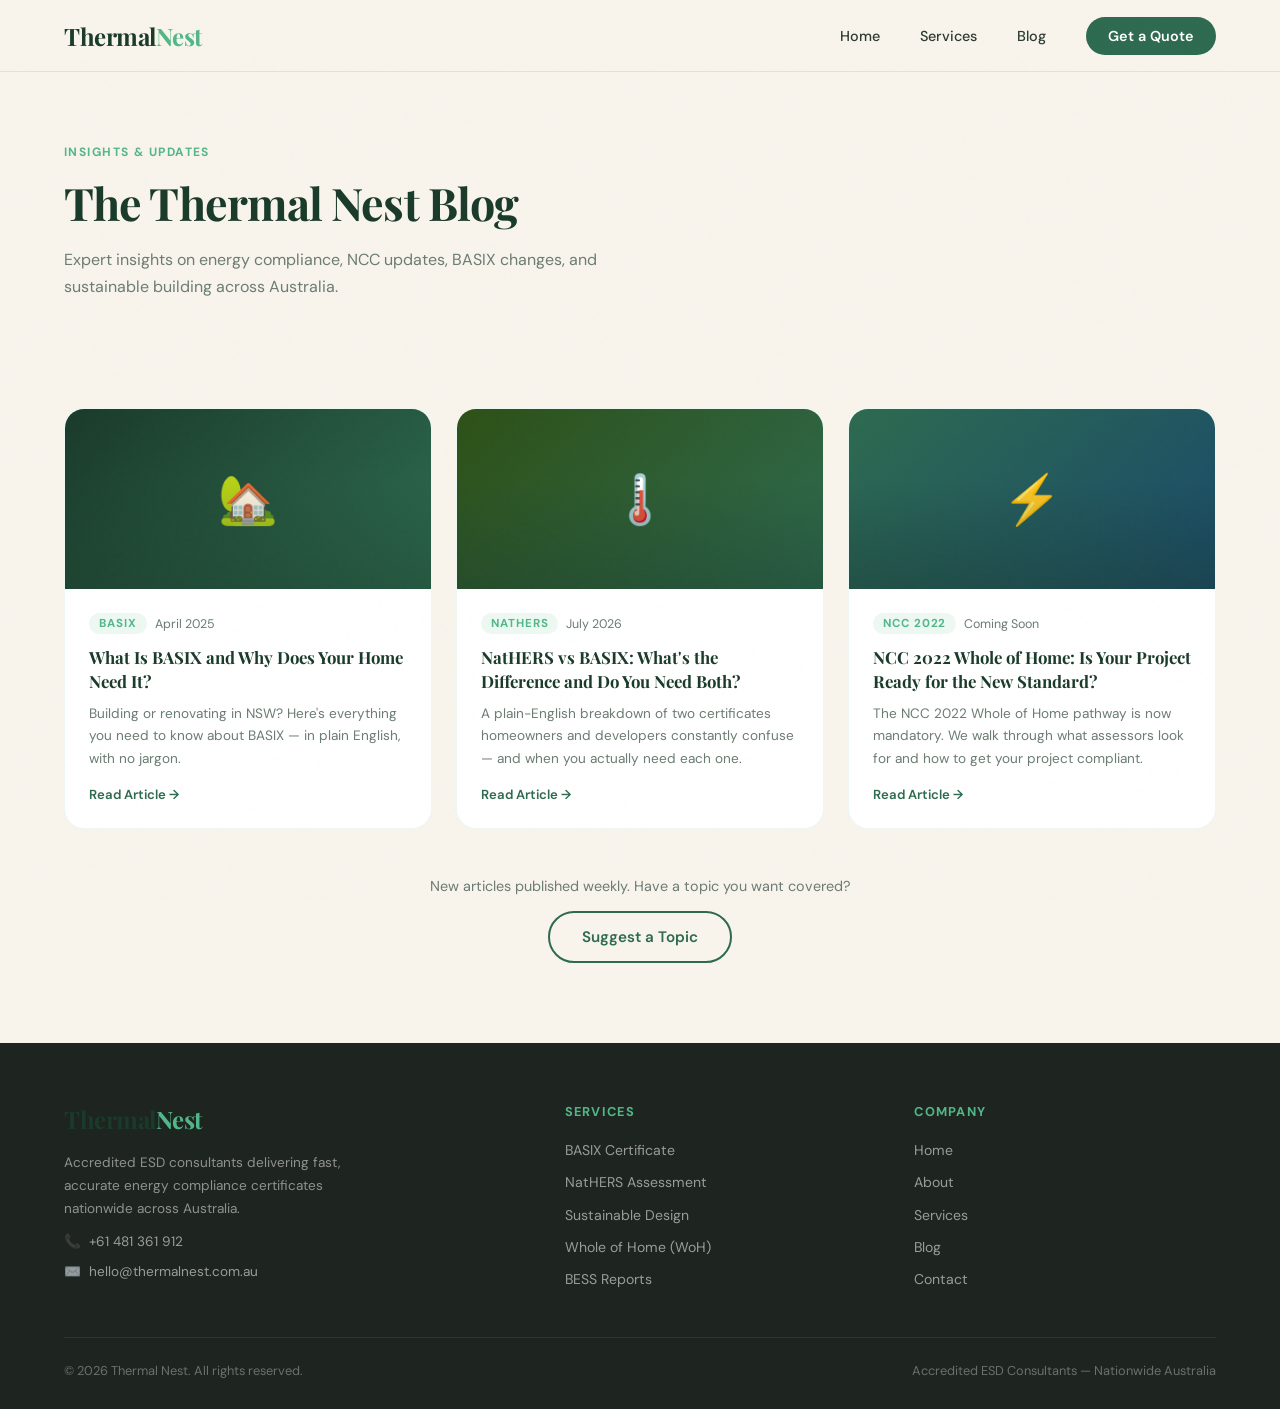
==== commit 64826e40: "content: publish 'NatHERS vs BASIX' blog post First post from the weekly blog automation. Adds blog/" ====
--- a/blog/index.html
+++ b/blog/index.html
@@ -373,10 +373,10 @@
       <div class="blog-card reveal" style="transition-delay:0.1s">
         <div class="blog-thumb blog-thumb-2">🌡️</div>
         <div class="blog-body">
-          <div class="blog-meta"><span class="blog-cat">NatHERS</span><span class="blog-date">Coming Soon</span></div>
+          <div class="blog-meta"><span class="blog-cat">NatHERS</span><span class="blog-date">July 2026</span></div>
           <h3>NatHERS vs BASIX: What's the Difference and Do You Need Both?</h3>
           <p>A plain-English breakdown of two certificates homeowners and developers constantly confuse — and when you actually need each one.</p>
-          <a href="#" class="blog-read">Read Article →</a>
+          <a href="/blog/nathers-vs-basix.html" class="blog-read">Read Article →</a>
         </div>
       </div>
       <div class="blog-card reveal" style="transition-delay:0.2s">
